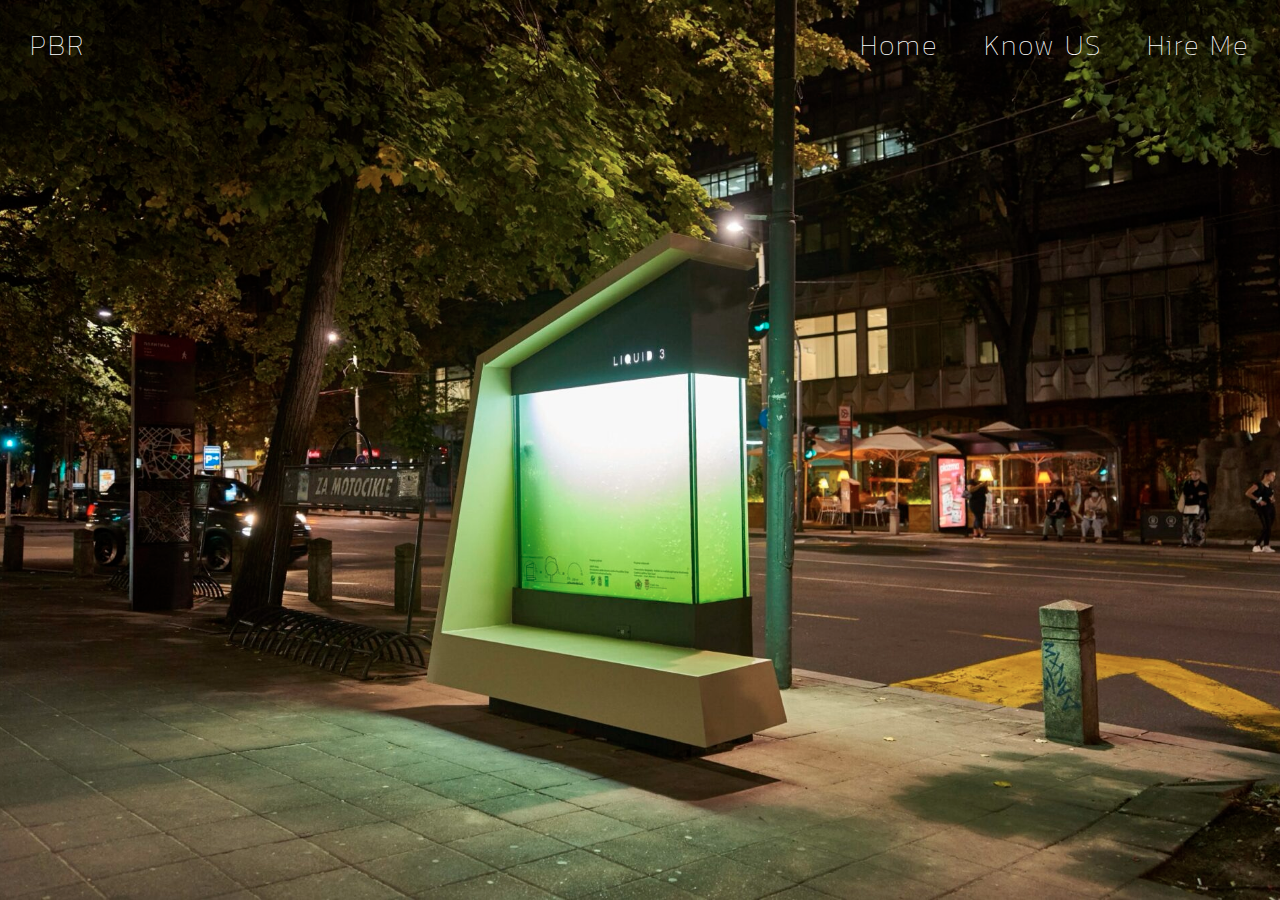
==== index.html @ 2650cecf "Add files via upload" ====
<!DOCTYPE html>
<html lang="en">
<head>
    <meta charset="UTF-8">
    <meta name="viewport" content="width=device-width, initial-scale=1.0">
    <title>Document</title>
    <link rel="preconnect" href="https://fonts.googleapis.com">
<link rel="preconnect" href="https://fonts.gstatic.com" crossorigin>
<link href="https://fonts.googleapis.com/css2?family=DynaPuff:wght@400..700&family=Pirata+One&family=Poiret+One&family=Sixtyfour+Convergence&family=Tiny5&family=Updock&display=swap" rel="stylesheet">
<link rel="stylesheet" href="style.css">
<link rel="preconnect" href="https://fonts.googleapis.com">
<link rel="preconnect" href="https://fonts.gstatic.com" crossorigin>
<link href="https://fonts.googleapis.com/css2?family=Anton&family=DynaPuff:wght@400..700&family=Faculty+Glyphic&family=Pirata+One&family=Poiret+One&family=Sixtyfour+Convergence&family=Tiny5&family=Updock&display=swap" rel="stylesheet">
<link rel="preconnect" href="https://fonts.googleapis.com">
<link rel="preconnect" href="https://fonts.gstatic.com" crossorigin>
<link href="https://fonts.googleapis.com/css2?family=Anton&family=DynaPuff:wght@400..700&family=Faculty+Glyphic&family=Kanit:ital,wght@0,100;0,200;0,300;0,400;0,500;0,600;0,700;0,800;0,900;1,100;1,200;1,300;1,400;1,500;1,600;1,700;1,800;1,900&family=Pirata+One&family=Poiret+One&family=Sixtyfour+Convergence&family=Tiny5&family=Updock&display=swap" rel="stylesheet">
<style>
    @keyframes Show {
        to{
            width: 100%;
            height: 100%;
            border-radius: 0;
        }
    }
</style>
</head>
<body> 
    <div class="container">
       
            <nav>
                <ol>
                 <li><a href="">PBR</a></li>
                </ol>

                <ul>
                 <li><a href="">Home</a></li>
                 <li><a href="./knowus.html">Know US</a></li>
                 <li><a href="mailto:arshilk10000@gmail.com">Hire Me</a></li>
                </ul>
            </nav>
        <div class="main">
            <div class="cont" style="text-align: left; ">
               <p style="color:white ;font-size: 40px;letter-spacing: 3px;"> PRESENTING<BR>REVOLUTIONARY...</p>
                   <span style="font-size: 38px;opacity:0 ;filter: blur(5px);animation-name:con;animation-delay: 2.5s;animation-fill-mode: forwards;animation-duration: 1.5s;transform: translateX(50px);">LIQUID TREES</span><br>
                   <span style="font-size: 20px;animation-name: con;animation-duration: 1s;animation-delay: 3s;animation-fill-mode: forwards;opacity: 0;">aka</span>
                   <span style="font-size: 50px;opacity:0;filter: blur(5px);animation-name:con;animation-delay: 4s;animation-fill-mode: forwards;animation-duration: 2s;transform: translateX(50px);letter-spacing: 5px;">PHOTO-BIO<br>
                    REACTOR</span>
            </div>
        </div>
        <div class="box">
            <div class="item a"><a href="./work.html"><img src="./engineering_48dp_000000_FILL0_wght400_GRAD0_opsz48.svg">WORKING</a></div>
            <div class="item b"><a href="./info.html"><img src="./info_48dp_000000_FILL0_wght400_GRAD0_opsz48.svg">INFO</a></div>
            <div class="item c"><a href="./pros.html"><img src="./trending_up_48dp_000000_FILL0_wght400_GRAD0_opsz48.svg">PROS</a></div>
            <div class="item d"><a href="https://liquid3.rs/"><img src="./power_48dp_000000_FILL0_wght400_GRAD0_opsz48.svg">SOURCE</a></div>
        </div>
    </div>   
</body>
</html>
---- style.css ----
* {
    padding: 0;
    margin: 0;
}

body{
    font-family: "Kanit", sans-serif;
    font-weight: 100;
    font-style: normal;
    font-size: 28px;
    /* background: linear-gradient(75.7deg, rgb(34, 126, 34) 3.8%, rgb(99, 162, 17) 87.1%); */
}
.container{
    height: 100vh;
    width: 100wh;
    background-color: black;
    /* filter: blur(5px); */
    /* filter: contrast(2.5); */
    /* filter: saturate(1.2); */
    background-image: url(./SideView.jpeg);
    background-position: center;
    background-size: cover;
    position: relative;
    overflow: hidden;
   
}
        /* navbar */
nav{
    letter-spacing: 2px;
    position: relative;
    height: 10vh;
    width: 100wh;
    display: flex;
    align-items: center;
    justify-content: space-between;
}
nav a{
    text-decoration: none;
    color: white;
}
 a:hover{
    text-decoration:underline;
    color: white;
}

nav ul{
    display: flex;
    gap: 15px;
}
ol{
    margin-left: 30px;
}
li{
    list-style: none;
    padding-right: 30px;
}

        /* center */
.main{
    color: white;
    filter:brightness(.75);
    display: flex;
    justify-content: center;
    align-items: center;
    height: 90vh;
    width: 100wh;
    animation-name: Blacke;
    animation-duration: 1s;
    animation-fill-mode: forwards;
    animation-delay: 1s;
}
.cont>p{
    filter: blur(5px);
    opacity: 0;
    transform: translateY(50px);
    animation-name:con;
    animation-duration: 1.5s;
    animation-delay: 1.2s;
    animation-fill-mode: forwards;
}
.cont{
    margin-right: 300px;
    height: 60%;
    width: 70%;

    
}
@keyframes Blacke{
     to{
        /* filter: opacity(.5); 
       background-color: #3B1C32;  */
        color: #FEEC37;
        /* text-shadow: 2px 2px 5px yellow; */
        font-weight: 400;
    }
}
@keyframes con {
    to{
        filter: blur(0);
        opacity: 1;
        transform: translateY(-50px);
        filter: drop-shadow(50px);
    }
}
@keyframes ShowContent {
    to{
        margin-right: 50px;
    }
}
@keyframes circle {
    from{
        transform: rotate(0deg);
    }
    to{
        transform: rotate(360deg);
    }
    
}
.box{
    margin-bottom: 100%;
    border-radius: 50%;
    transform-origin: center;
    position: absolute;
    top: 20%;
    right: -18%;
    transform: rotate(45deg);
    height: 60vh;
    width: 60vh;
    animation-delay: 5s;
    margin-right: -500px;
    animation: ShowContent 2s linear 4s forwards, circle 30s linear infinite forwards;
    /* animation-duration: 3s;
    animation-delay: 4s;
    animation-fill-mode: forwards;
    animation-timing-function: linear; */
    /* animation: circle 30s linear infinite; */

   
}

.item{
    height: 150px;
    width: 150px;
    border-radius: 50%;
    position: absolute;
    background-color: transparent;
    text-overflow: clip;
    border: 1px solid white;
    color: white;
    display: flex;
    justify-content: center;
    align-items: center;
    font-size: 20px;
    flex-direction: column;
    margin-top: -20px;
    font-weight: 900;
    cursor: pointer;
    filter: drop-shadow(10px);
    text-shadow: 2px 2px 10px white;
    box-shadow: 10px;
    
    
}
.item img{
    filter: drop-shadow(10px);
    text-shadow: 2px 2px 10px white;
}

.item a{
    color: white;
    text-decoration: none;
}
 .a{
   top: 0;
   left: 0;
    
   
}
.b{
    top: 0;
    right: 0;
}
.c{
    bottom: 0;
    left: 0;
}
.d{
    bottom: 0;
    right: 0; 
}
@keyframes Present {
    to{
        filter: blur(0px);

    }
}
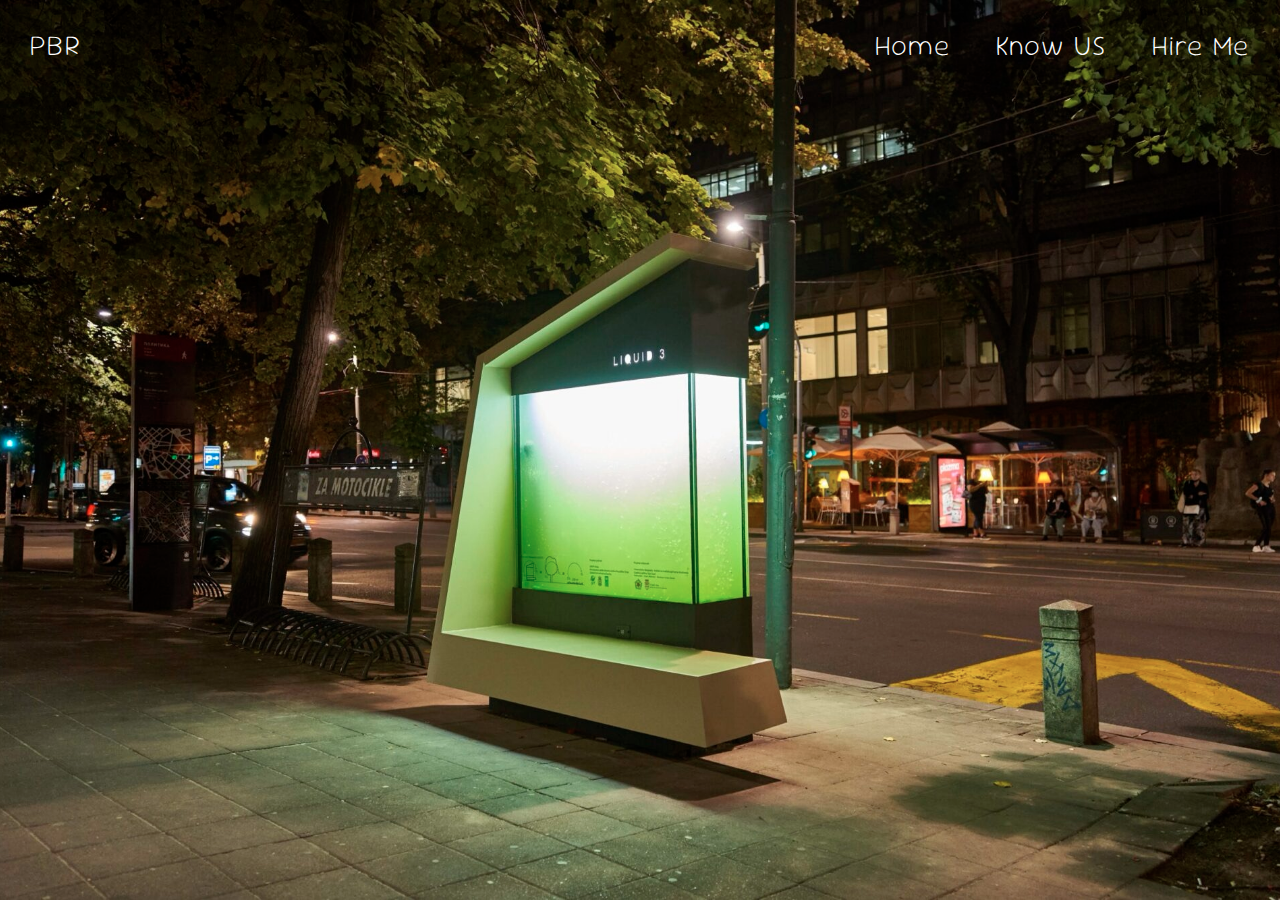
==== commit 23014b31: "Update index.html" ====
--- a/index.html
+++ b/index.html
@@ -14,7 +14,10 @@
 <link rel="preconnect" href="https://fonts.googleapis.com">
 <link rel="preconnect" href="https://fonts.gstatic.com" crossorigin>
 <link href="https://fonts.googleapis.com/css2?family=Anton&family=DynaPuff:wght@400..700&family=Faculty+Glyphic&family=Kanit:ital,wght@0,100;0,200;0,300;0,400;0,500;0,600;0,700;0,800;0,900;1,100;1,200;1,300;1,400;1,500;1,600;1,700;1,800;1,900&family=Pirata+One&family=Poiret+One&family=Sixtyfour+Convergence&family=Tiny5&family=Updock&display=swap" rel="stylesheet">
-<style>
+<link rel="preconnect" href="https://fonts.googleapis.com">
+<link rel="preconnect" href="https://fonts.gstatic.com" crossorigin>
+<link href="https://fonts.googleapis.com/css2?family=Anton&family=DynaPuff:wght@400..700&family=Faculty+Glyphic&family=Kanit:ital,wght@0,100;0,200;0,300;0,400;0,500;0,600;0,700;0,800;0,900;1,100;1,200;1,300;1,400;1,500;1,600;1,700;1,800;1,900&family=Pirata+One&family=Poiret+One&family=Quicksand:wght@300..700&family=Sixtyfour+Convergence&family=Sour+Gummy:ital,wght@0,100..900;1,100..900&family=Tiny5&family=Updock&display=swap" rel="stylesheet">
+    <style>
     @keyframes Show {
         to{
             width: 100%;
@@ -22,6 +25,8 @@
             border-radius: 0;
         }
     }
+        body{
+            font-family: "Sour Gummy", serif;
 </style>
 </head>
 <body> 
@@ -55,4 +60,4 @@
         </div>
     </div>   
 </body>
-</html>+</html>
